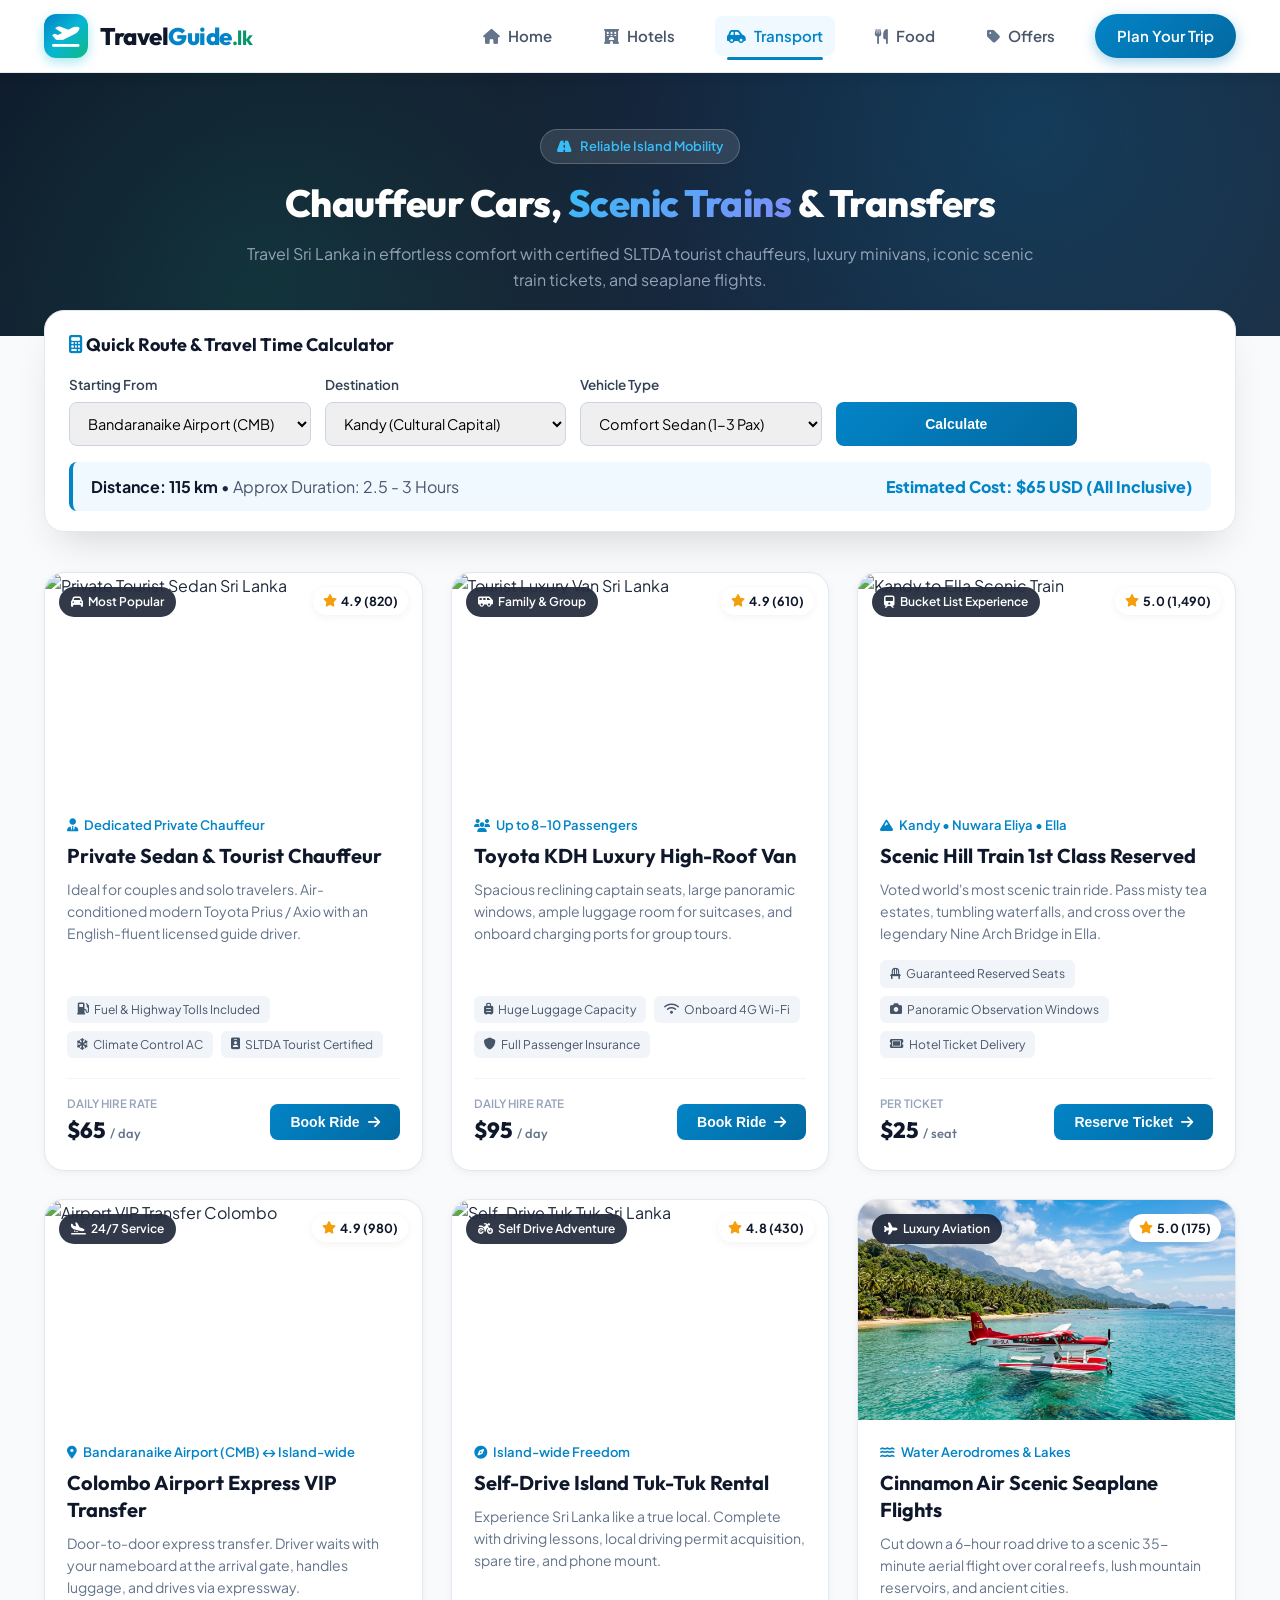
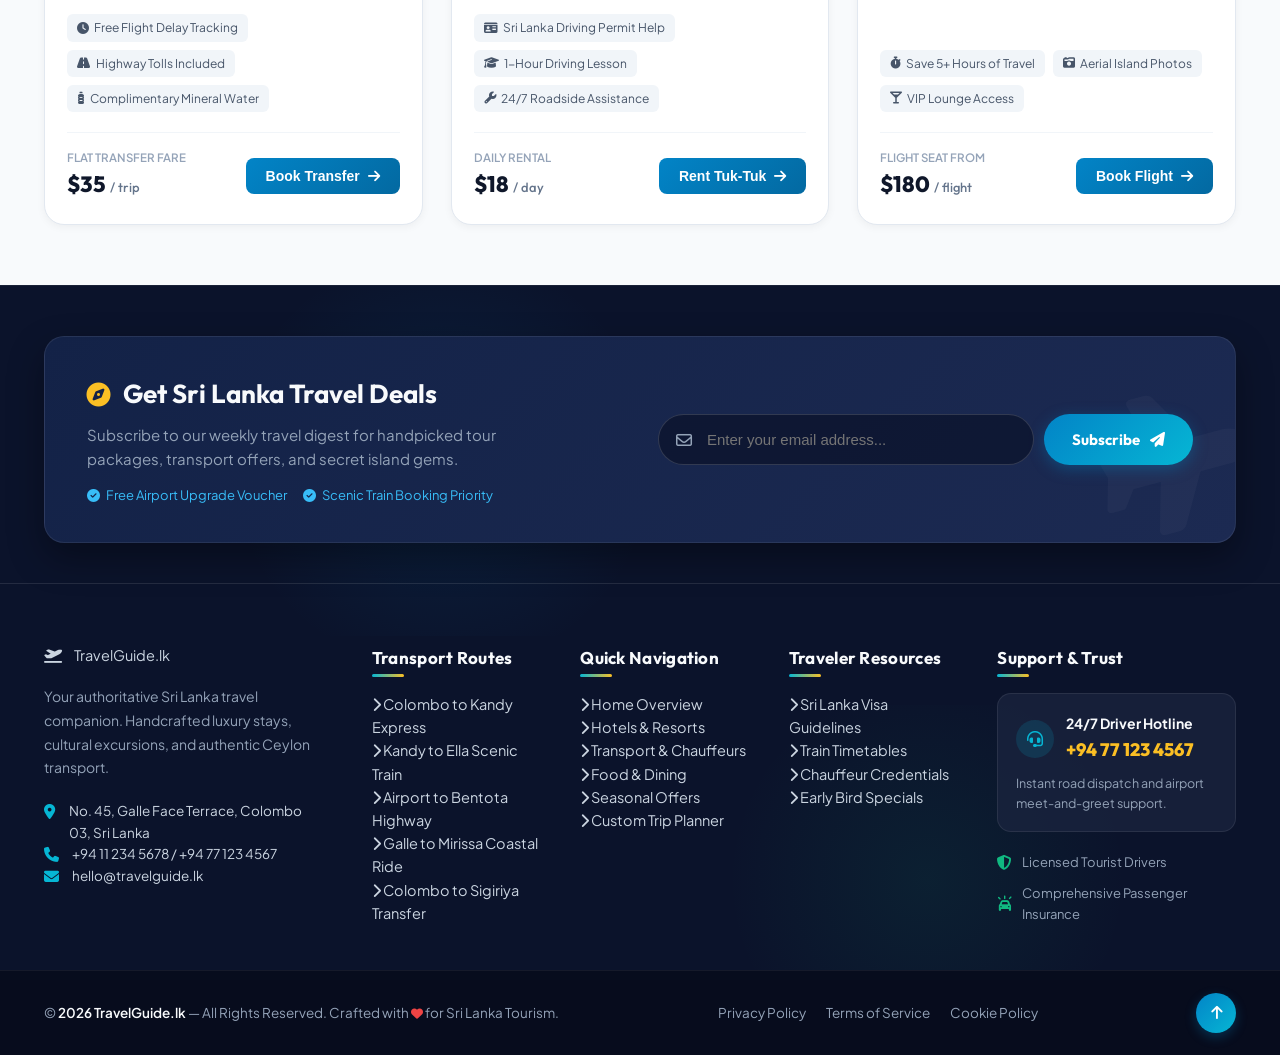
==== transport.html @ 3512c5da "Add files via upload" ====
<!DOCTYPE html>
<html lang="en">
<head>
  <meta charset="UTF-8" />
  <meta name="viewport" content="width=device-width, initial-scale=1.0" />
  <title>Transport & Chauffeur Services Sri Lanka - TravelGuide.lk</title>
  
  <!-- Google Fonts -->
  <link rel="preconnect" href="https://fonts.googleapis.com">
  <link rel="preconnect" href="https://fonts.gstatic.com" crossorigin>
  <link href="https://fonts.googleapis.com/css2?family=Outfit:wght@300;400;500;600;700;800&family=Plus+Jakarta+Sans:wght@400;500;600;700&display=swap" rel="stylesheet">
  
  <!-- Font Awesome Icons -->
  <link rel="stylesheet" href="https://cdnjs.cloudflare.com/ajax/libs/font-awesome/6.5.1/css/all.min.css" />
  <link rel="stylesheet" href="main.css" />
  <link rel="stylesheet" href="footer.css" />
</head>
<body>

  <!-- Website Header -->
  <header class="top-nav">
    <div class="container nav-container">
      <a href="index.html" class="logo-container">
        <div class="logo-badge">
          <i class="fa-solid fa-plane-departure"></i>
        </div>
        <div class="logo-text">
          Travel<span>Guide</span><span class="tld">.lk</span>
        </div>
      </a>
      
      <button class="mobile-nav-toggle" onclick="toggleMobileNav()" aria-label="Toggle navigation">
        <i class="fa-solid fa-bars"></i>
      </button>

      <nav class="nav-links" id="nav-links">
        <a href="index.html"><i class="fa-solid fa-house"></i> Home</a>
        <a href="hotels.html"><i class="fa-solid fa-hotel"></i> Hotels</a>
        <a href="transport.html" class="active"><i class="fa-solid fa-car-side"></i> Transport</a>
        <a href="food.html"><i class="fa-solid fa-utensils"></i> Food</a>
        <a href="offers.html"><i class="fa-solid fa-tag"></i> Offers</a>
        <a href="plan-trip.html" class="nav-cta">Plan Your Trip</a>
      </nav>
    </div>
  </header>

  <!-- Page Hero -->
  <section class="page-hero">
    <div class="container">
      <div class="page-hero-content">
        <div class="page-hero-badge">
          <i class="fa-solid fa-road"></i> Reliable Island Mobility
        </div>
        <h1>Chauffeur Cars, <span>Scenic Trains</span> & Transfers</h1>
        <p>Travel Sri Lanka in effortless comfort with certified SLTDA tourist chauffeurs, luxury minivans, iconic scenic train tickets, and seaplane flights.</p>
      </div>
    </div>
  </section>

  <!-- Main Content Container -->
  <main class="container">
    
    <!-- Route Distance & Price Estimator Widget -->
    <div class="filter-search-section">
      <div class="filter-card" style="display: block;">
        <h3 style="font-family: 'Outfit', sans-serif; font-size: 18px; margin-bottom: 14px; color: #0f172a;">
          <i class="fa-solid fa-calculator" style="color: #0284c7;"></i> Quick Route & Travel Time Calculator
        </h3>
        <div style="display: grid; grid-template-columns: repeat(auto-fit, minmax(200px, 1fr)) 120px; gap: 14px; align-items: end;">
          <div>
            <label class="form-label">Starting From</label>
            <select class="form-control" id="calc-origin" onchange="calculateRoute()">
              <option value="cmb">Bandaranaike Airport (CMB)</option>
              <option value="colombo">Colombo City</option>
              <option value="kandy">Kandy Hill Capital</option>
              <option value="galle">Galle Fort</option>
              <option value="bentota">Bentota Beach</option>
            </select>
          </div>
          <div>
            <label class="form-label">Destination</label>
            <select class="form-control" id="calc-destination" onchange="calculateRoute()">
              <option value="kandy">Kandy (Cultural Capital)</option>
              <option value="ella">Ella (Tea Valleys)</option>
              <option value="sigiriya">Sigiriya Rock</option>
              <option value="galle">Galle Fort</option>
              <option value="yala">Yala Safari Park</option>
            </select>
          </div>
          <div>
            <label class="form-label">Vehicle Type</label>
            <select class="form-control" id="calc-vehicle" onchange="calculateRoute()">
              <option value="sedan">Comfort Sedan (1-3 Pax)</option>
              <option value="van">Luxury Van (4-8 Pax)</option>
              <option value="train">Scenic 1st Class Train</option>
            </select>
          </div>
          <button class="btn-primary" onclick="calculateRoute()" style="height: 44px; justify-content: center;">
            Calculate
          </button>
        </div>

        <div id="calc-result" style="margin-top: 16px; padding: 12px 18px; background: #f0f9ff; border-radius: 8px; border-left: 4px solid #0284c7; display: flex; justify-content: space-between; align-items: center; flex-wrap: wrap; gap: 10px;">
          <div>
            <span style="font-weight: 700; color: #0f172a;" id="res-distance">Distance: 115 km</span> &bull; 
            <span style="color: #475569;" id="res-time">Approx Duration: 2.5 - 3 Hours</span>
          </div>
          <div style="font-size: 16px; font-weight: 800; color: #0284c7;" id="res-fare">
            Estimated Cost: $65 USD (All Inclusive)
          </div>
        </div>
      </div>
    </div>

    <!-- Transport Options Grid -->
    <div class="card-grid">
      
      <!-- Card 1 -->
      <div class="item-card">
        <div class="card-img-wrap">
          <img src="https://images.unsplash.com/photo-1549399542-7e3f8b79c341?auto=format&fit=crop&w=800&q=80" alt="Private Tourist Sedan Sri Lanka" />
          <div class="card-badge"><i class="fa-solid fa-car"></i> Most Popular</div>
          <div class="card-rating"><i class="fa-solid fa-star"></i> 4.9 (820)</div>
        </div>
        <div class="card-body">
          <div class="card-location"><i class="fa-solid fa-user-tie"></i> Dedicated Private Chauffeur</div>
          <h3 class="card-title">Private Sedan & Tourist Chauffeur</h3>
          <p class="card-desc">Ideal for couples and solo travelers. Air-conditioned modern Toyota Prius / Axio with an English-fluent licensed guide driver.</p>
          <div class="card-amenities">
            <span class="amenity-tag"><i class="fa-solid fa-gas-pump"></i> Fuel & Highway Tolls Included</span>
            <span class="amenity-tag"><i class="fa-solid fa-snowflake"></i> Climate Control AC</span>
            <span class="amenity-tag"><i class="fa-solid fa-id-badge"></i> SLTDA Tourist Certified</span>
          </div>
          <div class="card-footer">
            <div class="card-price">
              <span class="price-label">Daily Hire Rate</span>
              <span class="price-val">$65 <span>/ day</span></span>
            </div>
            <button class="btn-primary" onclick="openTransportModal('Private Sedan Chauffeur', 65)">
              Book Ride <i class="fa-solid fa-arrow-right"></i>
            </button>
          </div>
        </div>
      </div>

      <!-- Card 2 -->
      <div class="item-card">
        <div class="card-img-wrap">
          <img src="https://images.unsplash.com/photo-1570125909232-eb263c188f7e?auto=format&fit=crop&w=800&q=80" alt="Tourist Luxury Van Sri Lanka" />
          <div class="card-badge"><i class="fa-solid fa-van-shuttle"></i> Family & Group</div>
          <div class="card-rating"><i class="fa-solid fa-star"></i> 4.9 (610)</div>
        </div>
        <div class="card-body">
          <div class="card-location"><i class="fa-solid fa-users"></i> Up to 8-10 Passengers</div>
          <h3 class="card-title">Toyota KDH Luxury High-Roof Van</h3>
          <p class="card-desc">Spacious reclining captain seats, large panoramic windows, ample luggage room for suitcases, and onboard charging ports for group tours.</p>
          <div class="card-amenities">
            <span class="amenity-tag"><i class="fa-solid fa-suitcase-rolling"></i> Huge Luggage Capacity</span>
            <span class="amenity-tag"><i class="fa-solid fa-wifi"></i> Onboard 4G Wi-Fi</span>
            <span class="amenity-tag"><i class="fa-solid fa-shield"></i> Full Passenger Insurance</span>
          </div>
          <div class="card-footer">
            <div class="card-price">
              <span class="price-label">Daily Hire Rate</span>
              <span class="price-val">$95 <span>/ day</span></span>
            </div>
            <button class="btn-primary" onclick="openTransportModal('Toyota KDH High-Roof Van', 95)">
              Book Ride <i class="fa-solid fa-arrow-right"></i>
            </button>
          </div>
        </div>
      </div>

      <!-- Card 3 -->
      <div class="item-card">
        <div class="card-img-wrap">
          <img src="https://images.unsplash.com/photo-1546708973-b339540b5162?auto=format&fit=crop&w=800&q=80" alt="Kandy to Ella Scenic Train" />
          <div class="card-badge"><i class="fa-solid fa-train"></i> Bucket List Experience</div>
          <div class="card-rating"><i class="fa-solid fa-star"></i> 5.0 (1,490)</div>
        </div>
        <div class="card-body">
          <div class="card-location"><i class="fa-solid fa-mountain"></i> Kandy &bull; Nuwara Eliya &bull; Ella</div>
          <h3 class="card-title">Scenic Hill Train 1st Class Reserved</h3>
          <p class="card-desc">Voted world's most scenic train ride. Pass misty tea estates, tumbling waterfalls, and cross over the legendary Nine Arch Bridge in Ella.</p>
          <div class="card-amenities">
            <span class="amenity-tag"><i class="fa-solid fa-chair"></i> Guaranteed Reserved Seats</span>
            <span class="amenity-tag"><i class="fa-solid fa-camera"></i> Panoramic Observation Windows</span>
            <span class="amenity-tag"><i class="fa-solid fa-ticket"></i> Hotel Ticket Delivery</span>
          </div>
          <div class="card-footer">
            <div class="card-price">
              <span class="price-label">Per Ticket</span>
              <span class="price-val">$25 <span>/ seat</span></span>
            </div>
            <button class="btn-primary" onclick="openTransportModal('Kandy to Ella 1st Class Train', 25)">
              Reserve Ticket <i class="fa-solid fa-arrow-right"></i>
            </button>
          </div>
        </div>
      </div>

      <!-- Card 4 -->
      <div class="item-card">
        <div class="card-img-wrap">
          <img src="https://images.unsplash.com/photo-1436491865332-7a61a109cc05?auto=format&fit=crop&w=800&q=80" alt="Airport VIP Transfer Colombo" />
          <div class="card-badge"><i class="fa-solid fa-plane-arrival"></i> 24/7 Service</div>
          <div class="card-rating"><i class="fa-solid fa-star"></i> 4.9 (980)</div>
        </div>
        <div class="card-body">
          <div class="card-location"><i class="fa-solid fa-location-dot"></i> Bandaranaike Airport (CMB) &harr; Island-wide</div>
          <h3 class="card-title">Colombo Airport Express VIP Transfer</h3>
          <p class="card-desc">Door-to-door express transfer. Driver waits with your nameboard at the arrival gate, handles luggage, and drives via expressway.</p>
          <div class="card-amenities">
            <span class="amenity-tag"><i class="fa-solid fa-clock"></i> Free Flight Delay Tracking</span>
            <span class="amenity-tag"><i class="fa-solid fa-road"></i> Highway Tolls Included</span>
            <span class="amenity-tag"><i class="fa-solid fa-bottle-water"></i> Complimentary Mineral Water</span>
          </div>
          <div class="card-footer">
            <div class="card-price">
              <span class="price-label">Flat Transfer Fare</span>
              <span class="price-val">$35 <span>/ trip</span></span>
            </div>
            <button class="btn-primary" onclick="openTransportModal('Airport Express VIP Transfer', 35)">
              Book Transfer <i class="fa-solid fa-arrow-right"></i>
            </button>
          </div>
        </div>
      </div>

      <!-- Card 5 -->
      <div class="item-card">
        <div class="card-img-wrap">
          <img src="https://images.unsplash.com/photo-1596422846543-75c6fc197f07?auto=format&fit=crop&w=800&q=80" alt="Self-Drive Tuk Tuk Sri Lanka" />
          <div class="card-badge"><i class="fa-solid fa-motorcycle"></i> Self Drive Adventure</div>
          <div class="card-rating"><i class="fa-solid fa-star"></i> 4.8 (430)</div>
        </div>
        <div class="card-body">
          <div class="card-location"><i class="fa-solid fa-compass"></i> Island-wide Freedom</div>
          <h3 class="card-title">Self-Drive Island Tuk-Tuk Rental</h3>
          <p class="card-desc">Experience Sri Lanka like a true local. Complete with driving lessons, local driving permit acquisition, spare tire, and phone mount.</p>
          <div class="card-amenities">
            <span class="amenity-tag"><i class="fa-solid fa-id-card"></i> Sri Lanka Driving Permit Help</span>
            <span class="amenity-tag"><i class="fa-solid fa-graduation-cap"></i> 1-Hour Driving Lesson</span>
            <span class="amenity-tag"><i class="fa-solid fa-wrench"></i> 24/7 Roadside Assistance</span>
          </div>
          <div class="card-footer">
            <div class="card-price">
              <span class="price-label">Daily Rental</span>
              <span class="price-val">$18 <span>/ day</span></span>
            </div>
            <button class="btn-primary" onclick="openTransportModal('Self-Drive Tuk Tuk Rental', 18)">
              Rent Tuk-Tuk <i class="fa-solid fa-arrow-right"></i>
            </button>
          </div>
        </div>
      </div>

      <!-- Card 6 -->
      <div class="item-card">
        <div class="card-img-wrap">
          <img src="images/seaplane.jpg" alt="Cinnamon Air Amphibious Scenic Seaplane Sri Lanka" />
          <div class="card-badge"><i class="fa-solid fa-plane"></i> Luxury Aviation</div>
          <div class="card-rating"><i class="fa-solid fa-star"></i> 5.0 (175)</div>
        </div>
        <div class="card-body">
          <div class="card-location"><i class="fa-solid fa-water"></i> Water Aerodromes & Lakes</div>
          <h3 class="card-title">Cinnamon Air Scenic Seaplane Flights</h3>
          <p class="card-desc">Cut down a 6-hour road drive to a scenic 35-minute aerial flight over coral reefs, lush mountain reservoirs, and ancient cities.</p>
          <div class="card-amenities">
            <span class="amenity-tag"><i class="fa-solid fa-stopwatch"></i> Save 5+ Hours of Travel</span>
            <span class="amenity-tag"><i class="fa-solid fa-camera-retro"></i> Aerial Island Photos</span>
            <span class="amenity-tag"><i class="fa-solid fa-martini-glass"></i> VIP Lounge Access</span>
          </div>
          <div class="card-footer">
            <div class="card-price">
              <span class="price-label">Flight Seat From</span>
              <span class="price-val">$180 <span>/ flight</span></span>
            </div>
            <button class="btn-primary" onclick="openTransportModal('Cinnamon Air Seaplane', 180)">
              Book Flight <i class="fa-solid fa-arrow-right"></i>
            </button>
          </div>
        </div>
      </div>

    </div>

  </main>

  <!-- Transport Booking Modal -->
  <div class="modal-overlay" id="booking-modal">
    <div class="modal-content">
      <button class="modal-close-btn" onclick="closeBookingModal()">&times;</button>
      <h3 class="modal-title" id="modal-vehicle-name">Book Your Transport</h3>
      <p style="color: #64748b; font-size: 14px; margin-bottom: 20px;">Instant confirmation with flexible pickup times and flight tracking.</p>
      
      <form onsubmit="handleTransportSubmit(event)">
        <div class="form-group">
          <label class="form-label">Full Name</label>
          <input type="text" class="form-control" placeholder="e.g. Sarah Jenkins" required />
        </div>
        
        <div class="form-group" style="display: grid; grid-template-columns: 1fr 1fr; gap: 12px;">
          <div>
            <label class="form-label">Pickup Location / Hotel</label>
            <input type="text" class="form-control" placeholder="e.g. CMB Airport or Galle" required />
          </div>
          <div>
            <label class="form-label">Destination</label>
            <input type="text" class="form-control" placeholder="e.g. Kandy or Ella" required />
          </div>
        </div>

        <div class="form-group" style="display: grid; grid-template-columns: 1fr 1fr; gap: 12px;">
          <div>
            <label class="form-label">Travel Date</label>
            <input type="date" class="form-control" required />
          </div>
          <div>
            <label class="form-label">Number of Passengers</label>
            <select class="form-control">
              <option>1-2 Passengers</option>
              <option selected>3-4 Passengers</option>
              <option>5-8 Passengers</option>
              <option>9+ Group</option>
            </select>
          </div>
        </div>

        <div class="form-group">
          <label class="form-label">WhatsApp or Email for Dispatch</label>
          <input type="text" class="form-control" placeholder="+1 ... or email@domain.com" required />
        </div>

        <button type="submit" class="btn-primary" style="width: 100%; justify-content: center; padding: 13px; font-size: 15px; margin-top: 8px;">
          Confirm Ride Reservation <i class="fa-solid fa-check"></i>
        </button>
      </form>
    </div>
  </div>

  <!-- Standard Footer Component -->
  <footer class="travel-footer" id="main-footer">
    <div class="footer-newsletter-wrap">
      <div class="travel-footer-container">
        <div class="newsletter-card">
          <div class="newsletter-content">
            <h3><i class="fa-solid fa-compass"></i> Get Sri Lanka Travel Deals</h3>
            <p>Subscribe to our weekly travel digest for handpicked tour packages, transport offers, and secret island gems.</p>
            <div class="newsletter-perks">
              <span><i class="fa-solid fa-check-circle"></i> Free Airport Upgrade Voucher</span>
              <span><i class="fa-solid fa-check-circle"></i> Scenic Train Booking Priority</span>
            </div>
          </div>
          
          <form class="newsletter-form" onsubmit="handleNewsletterSubmit(event)">
            <div class="newsletter-input-group">
              <i class="fa-regular fa-envelope"></i>
              <input type="email" class="newsletter-input" placeholder="Enter your email address..." required id="newsletter-email" />
            </div>
            <button type="submit" class="newsletter-btn">
              <span>Subscribe</span>
              <i class="fa-solid fa-paper-plane"></i>
            </button>
          </form>
        </div>
      </div>
    </div>

    <div class="footer-main">
      <div class="travel-footer-container">
        <div class="footer-grid">
          <div class="footer-col footer-brand">
            <a href="index.html" class="footer-logo">
              <div class="footer-logo-badge"><i class="fa-solid fa-plane-departure"></i></div>
              <div class="footer-logo-text">Travel<span>Guide</span><span class="tld">.lk</span></div>
            </a>
            <p class="brand-desc">Your authoritative Sri Lanka travel companion. Handcrafted luxury stays, cultural excursions, and authentic Ceylon transport.</p>
            <div class="contact-card">
              <div class="contact-item"><i class="fa-solid fa-location-dot"></i><span>No. 45, Galle Face Terrace, Colombo 03, Sri Lanka</span></div>
              <div class="contact-item"><i class="fa-solid fa-phone"></i><span>+94 11 234 5678 / +94 77 123 4567</span></div>
              <div class="contact-item"><i class="fa-solid fa-envelope"></i><span>hello@travelguide.lk</span></div>
            </div>
          </div>

          <div class="footer-col">
            <h4>Transport Routes</h4>
            <ul class="footer-links">
              <li><a href="transport.html"><i class="fa-solid fa-chevron-right"></i> Colombo to Kandy Express</a></li>
              <li><a href="transport.html"><i class="fa-solid fa-chevron-right"></i> Kandy to Ella Scenic Train</a></li>
              <li><a href="transport.html"><i class="fa-solid fa-chevron-right"></i> Airport to Bentota Highway</a></li>
              <li><a href="transport.html"><i class="fa-solid fa-chevron-right"></i> Galle to Mirissa Coastal Ride</a></li>
              <li><a href="transport.html"><i class="fa-solid fa-chevron-right"></i> Colombo to Sigiriya Transfer</a></li>
            </ul>
          </div>

          <div class="footer-col">
            <h4>Quick Navigation</h4>
            <ul class="footer-links">
              <li><a href="index.html"><i class="fa-solid fa-chevron-right"></i> Home Overview</a></li>
              <li><a href="hotels.html"><i class="fa-solid fa-chevron-right"></i> Hotels & Resorts</a></li>
              <li><a href="transport.html"><i class="fa-solid fa-chevron-right"></i> Transport & Chauffeurs</a></li>
              <li><a href="food.html"><i class="fa-solid fa-chevron-right"></i> Food & Dining</a></li>
              <li><a href="offers.html"><i class="fa-solid fa-chevron-right"></i> Seasonal Offers</a></li>
              <li><a href="plan-trip.html"><i class="fa-solid fa-chevron-right"></i> Custom Trip Planner</a></li>
            </ul>
          </div>

          <div class="footer-col">
            <h4>Traveler Resources</h4>
            <ul class="footer-links">
              <li><a href="plan-trip.html"><i class="fa-solid fa-chevron-right"></i> Sri Lanka Visa Guidelines</a></li>
              <li><a href="transport.html"><i class="fa-solid fa-chevron-right"></i> Train Timetables</a></li>
              <li><a href="transport.html"><i class="fa-solid fa-chevron-right"></i> Chauffeur Credentials</a></li>
              <li><a href="offers.html"><i class="fa-solid fa-chevron-right"></i> Early Bird Specials</a></li>
            </ul>
          </div>

          <div class="footer-col footer-col-support">
            <h4>Support & Trust</h4>
            <div class="support-card">
              <div class="support-card-header">
                <div class="support-icon-ring"><i class="fa-solid fa-headset"></i></div>
                <div>
                  <div class="support-title">24/7 Driver Hotline</div>
                  <span class="support-phone">+94 77 123 4567</span>
                </div>
              </div>
              <p style="font-size: 12.5px; color: var(--footer-text-muted); margin: 0;">Instant road dispatch and airport meet-and-greet support.</p>
            </div>
            <div class="trust-badges">
              <div class="trust-item"><i class="fa-solid fa-shield-halved"></i><span>Licensed Tourist Drivers</span></div>
              <div class="trust-item"><i class="fa-solid fa-car-on"></i><span>Comprehensive Passenger Insurance</span></div>
            </div>
          </div>
        </div>
      </div>
    </div>

    <div class="footer-bottom">
      <div class="travel-footer-container footer-bottom-container">
        <div class="copyright-text">
          &copy; <span id="current-year">2026</span> <span>TravelGuide.lk</span> — All Rights Reserved. Crafted with <i class="fa-solid fa-heart" style="color: #ef4444; font-size: 12px;"></i> for Sri Lanka Tourism.
        </div>
        <div class="legal-links">
          <a href="#">Privacy Policy</a>
          <a href="#">Terms of Service</a>
          <a href="#">Cookie Policy</a>
        </div>
        <div class="footer-selectors">
          <button class="scroll-top-btn" onclick="window.scrollTo({top:0, behavior:'smooth'})" title="Back to top">
            <i class="fa-solid fa-arrow-up"></i>
          </button>
        </div>
      </div>
    </div>
  </footer>

  <!-- Toast Notification -->
  <div class="toast-msg" id="toast">
    <i class="fa-solid fa-circle-check"></i>
    <span id="toast-text">Notification</span>
  </div>

  <script>
    function toggleMobileNav() {
      const links = document.getElementById('nav-links');
      links.classList.toggle('show');
    }

    function calculateRoute() {
      const origin = document.getElementById('calc-origin').value;
      const dest = document.getElementById('calc-destination').value;
      const vehicle = document.getElementById('calc-vehicle').value;

      let distance = 120;
      let time = "3.0 Hours";
      let cost = 70;

      if (origin === 'cmb' && dest === 'kandy') {
        distance = 115; time = "2.5 - 3 Hours"; cost = vehicle === 'van' ? 95 : 65;
      } else if (dest === 'ella') {
        distance = 210; time = "5.5 Hours"; cost = vehicle === 'van' ? 140 : 110;
      } else if (dest === 'galle') {
        distance = 145; time = "2 Hours (via Southern Expressway)"; cost = vehicle === 'van' ? 85 : 55;
      } else if (dest === 'sigiriya') {
        distance = 160; time = "3.5 Hours"; cost = vehicle === 'van' ? 100 : 75;
      } else if (dest === 'yala') {
        distance = 260; time = "4.5 Hours"; cost = vehicle === 'van' ? 150 : 120;
      }

      if (vehicle === 'train') {
        cost = 25;
        time = "6.5 Scenic Hours (VIP Observation)";
      }

      document.getElementById('res-distance').textContent = `Distance: Approx ${distance} km`;
      document.getElementById('res-time').textContent = `Duration: ${time}`;
      document.getElementById('res-fare').textContent = `Estimated: $${cost} USD (All Inclusive)`;
    }

    function openTransportModal(name, price) {
      document.getElementById('modal-vehicle-name').textContent = `Reserve: ${name}`;
      document.getElementById('booking-modal').classList.add('active');
    }

    function closeBookingModal() {
      document.getElementById('booking-modal').classList.remove('active');
    }

    function handleTransportSubmit(e) {
      e.preventDefault();
      closeBookingModal();
      showToast('🚗 Transport booking request confirmed! Driver assignment details sent to your contact.');
    }

    function handleNewsletterSubmit(e) {
      e.preventDefault();
      const email = document.getElementById('newsletter-email').value;
      if (email) {
        showToast(`✨ Subscribed ${email} for exclusive transport offers!`);
        document.getElementById('newsletter-email').value = '';
      }
    }

    function showToast(msg) {
      const toast = document.getElementById('toast');
      document.getElementById('toast-text').textContent = msg;
      toast.classList.add('show');
      setTimeout(() => toast.classList.remove('show'), 4000);
    }
  </script>
</body>
</html>
---- main.css ----
/* ==========================================================================
   TRAVELGUIDE.LK - SHARED CORE STYLES & DESIGN TOKENS
   ========================================================================== */

:root {
  --primary: #0284c7;
  --primary-dark: #0369a1;
  --primary-light: #38bdf8;
  --secondary: #f59e0b;
  --accent: #10b981;
  --accent-purple: #8b5cf6;
  --text-main: #1e293b;
  --text-muted: #64748b;
  --bg-page: #f8fafc;
  --card-bg: #ffffff;
  --border-subtle: #e2e8f0;
  
  --radius-sm: 8px;
  --radius-md: 14px;
  --radius-lg: 20px;
  --radius-xl: 28px;
  
  --shadow-sm: 0 2px 8px rgba(0, 0, 0, 0.05);
  --shadow-md: 0 10px 25px -5px rgba(0, 0, 0, 0.08);
  --shadow-lg: 0 20px 40px -15px rgba(0, 0, 0, 0.16);
  --transition: all 0.28s cubic-bezier(0.4, 0, 0.2, 1);
}

* {
  box-sizing: border-box;
  margin: 0;
  padding: 0;
}

body {
  font-family: 'Plus Jakarta Sans', -apple-system, BlinkMacSystemFont, 'Segoe UI', Roboto, sans-serif;
  background-color: var(--bg-page);
  color: var(--text-main);
  line-height: 1.6;
  overflow-x: hidden;
  display: flex;
  flex-direction: column;
  min-height: 100vh;
}

a {
  text-decoration: none;
  color: inherit;
  transition: var(--transition);
}

ul {
  list-style: none;
}

.container {
  max-width: 1240px;
  margin: 0 auto;
  padding: 0 24px;
  width: 100%;
}

/* ==========================================================================
   NAVIGATION BAR
   ========================================================================== */
.top-nav {
  background: #ffffff;
  box-shadow: 0 2px 14px rgba(0, 0, 0, 0.06);
  padding: 14px 0;
  position: sticky;
  top: 0;
  z-index: 1000;
  border-bottom: 1px solid rgba(226, 232, 240, 0.8);
}

.nav-container {
  display: flex;
  align-items: center;
  justify-content: space-between;
}

.logo-container {
  display: flex;
  align-items: center;
  gap: 12px;
  text-decoration: none;
}

.logo-badge {
  width: 44px;
  height: 44px;
  background: linear-gradient(135deg, #0284c7, #06b6d4, #10b981);
  border-radius: 12px;
  display: flex;
  align-items: center;
  justify-content: center;
  color: white;
  font-size: 22px;
  box-shadow: 0 4px 12px rgba(6, 182, 212, 0.35);
  transition: var(--transition);
}

.logo-container:hover .logo-badge {
  transform: rotate(-6deg) scale(1.05);
}

.logo-text {
  font-family: 'Outfit', sans-serif;
  font-size: 24px;
  font-weight: 800;
  color: #0f172a;
  letter-spacing: -0.5px;
}

.logo-text span {
  color: #0284c7;
}

.logo-text .tld {
  color: #059669;
  font-weight: 700;
  font-size: 20px;
}

.nav-links {
  display: flex;
  align-items: center;
  gap: 28px;
}

.nav-links a {
  font-weight: 600;
  color: #475569;
  font-size: 15px;
  display: flex;
  align-items: center;
  gap: 8px;
  padding: 8px 12px;
  border-radius: 8px;
  position: relative;
}

.nav-links a i {
  font-size: 15px;
  color: #64748b;
  transition: var(--transition);
}

.nav-links a:hover,
.nav-links a.active {
  color: #0284c7;
  background-color: #f0f9ff;
}

.nav-links a:hover i,
.nav-links a.active i {
  color: #0284c7;
}

.nav-links a.active::after {
  content: '';
  position: absolute;
  bottom: -4px;
  left: 12px;
  right: 12px;
  height: 3px;
  background: #0284c7;
  border-radius: 2px;
}

.nav-cta {
  background: linear-gradient(135deg, #0284c7, #0369a1) !important;
  color: white !important;
  padding: 10px 22px !important;
  border-radius: 50px !important;
  font-weight: 600 !important;
  box-shadow: 0 4px 14px rgba(2, 132, 199, 0.35) !important;
  transition: var(--transition) !important;
}

.nav-cta i {
  color: white !important;
}

.nav-cta:hover {
  transform: translateY(-2px);
  box-shadow: 0 6px 20px rgba(2, 132, 199, 0.45) !important;
}

/* Mobile Toggle */
.mobile-nav-toggle {
  display: none;
  background: none;
  border: none;
  font-size: 22px;
  color: #1e293b;
  cursor: pointer;
  padding: 6px;
}

/* ==========================================================================
   PAGE HERO / BANNER HEADER
   ========================================================================== */
.page-hero {
  background: linear-gradient(135deg, #0f172a 0%, #1e293b 100%);
  color: white;
  padding: 56px 0 44px;
  position: relative;
  overflow: hidden;
}

.page-hero::before {
  content: '';
  position: absolute;
  top: 0;
  right: 0;
  bottom: 0;
  left: 0;
  background-image: radial-gradient(circle at 80% 20%, rgba(2, 132, 199, 0.25) 0%, transparent 50%),
                    radial-gradient(circle at 20% 80%, rgba(16, 185, 129, 0.15) 0%, transparent 40%);
  pointer-events: none;
}

.page-hero-content {
  position: relative;
  z-index: 2;
  text-align: center;
  max-width: 800px;
  margin: 0 auto;
}

.page-hero-badge {
  display: inline-flex;
  align-items: center;
  gap: 8px;
  background: rgba(255, 255, 255, 0.12);
  backdrop-filter: blur(8px);
  border: 1px solid rgba(255, 255, 255, 0.2);
  color: #38bdf8;
  padding: 6px 16px;
  border-radius: 50px;
  font-size: 13px;
  font-weight: 600;
  margin-bottom: 16px;
}

.page-hero h1 {
  font-family: 'Outfit', sans-serif;
  font-size: 38px;
  font-weight: 800;
  line-height: 1.25;
  margin-bottom: 14px;
  letter-spacing: -0.5px;
}

.page-hero h1 span {
  background: linear-gradient(135deg, #38bdf8, #818cf8);
  -webkit-background-clip: text;
  -webkit-text-fill-color: transparent;
}

.page-hero p {
  font-size: 16px;
  color: #94a3b8;
  line-height: 1.6;
}

/* ==========================================================================
   FILTER & SEARCH BAR
   ========================================================================== */
.filter-search-section {
  margin: -26px auto 40px;
  position: relative;
  z-index: 10;
}

.filter-card {
  background: white;
  border-radius: var(--radius-lg);
  padding: 20px 24px;
  box-shadow: var(--shadow-lg);
  display: flex;
  flex-wrap: wrap;
  align-items: center;
  justify-content: space-between;
  gap: 16px;
  border: 1px solid var(--border-subtle);
}

.search-input-box {
  flex: 1;
  min-width: 240px;
  display: flex;
  align-items: center;
  gap: 12px;
  background: #f8fafc;
  padding: 10px 16px;
  border-radius: var(--radius-sm);
  border: 1px solid #e2e8f0;
}

.search-input-box i {
  color: #94a3b8;
}

.search-input-box input {
  border: none;
  background: transparent;
  outline: none;
  font-size: 14.5px;
  width: 100%;
  color: var(--text-main);
  font-family: inherit;
}

.filter-pills {
  display: flex;
  align-items: center;
  gap: 8px;
  flex-wrap: wrap;
}

.filter-pill {
  border: 1px solid #e2e8f0;
  background: #ffffff;
  padding: 8px 16px;
  border-radius: 30px;
  font-size: 13.5px;
  font-weight: 600;
  color: #475569;
  cursor: pointer;
  transition: var(--transition);
}

.filter-pill:hover,
.filter-pill.active {
  background: #0284c7;
  color: white;
  border-color: #0284c7;
}

/* ==========================================================================
   CARDS & GRIDS
   ========================================================================== */
.card-grid {
  display: grid;
  grid-template-columns: repeat(auto-fill, minmax(340px, 1fr));
  gap: 28px;
  margin-bottom: 60px;
}

.item-card {
  background: white;
  border-radius: var(--radius-lg);
  overflow: hidden;
  box-shadow: var(--shadow-sm);
  border: 1px solid var(--border-subtle);
  transition: var(--transition);
  display: flex;
  flex-direction: column;
}

.item-card:hover {
  transform: translateY(-6px);
  box-shadow: var(--shadow-lg);
  border-color: #cbd5e1;
}

.card-img-wrap {
  position: relative;
  height: 220px;
  overflow: hidden;
}

.card-img-wrap img {
  width: 100%;
  height: 100%;
  object-fit: cover;
  transition: transform 0.6s ease;
}

.item-card:hover .card-img-wrap img {
  transform: scale(1.06);
}

.card-badge {
  position: absolute;
  top: 14px;
  left: 14px;
  background: rgba(15, 23, 42, 0.85);
  backdrop-filter: blur(6px);
  color: white;
  padding: 5px 12px;
  border-radius: 30px;
  font-size: 12px;
  font-weight: 600;
  display: flex;
  align-items: center;
  gap: 5px;
}

.card-rating {
  position: absolute;
  top: 14px;
  right: 14px;
  background: white;
  color: #0f172a;
  padding: 4px 10px;
  border-radius: 30px;
  font-size: 12.5px;
  font-weight: 700;
  box-shadow: var(--shadow-sm);
  display: flex;
  align-items: center;
  gap: 4px;
}

.card-rating i {
  color: #f59e0b;
}

.card-body {
  padding: 22px;
  flex: 1;
  display: flex;
  flex-direction: column;
}

.card-location {
  font-size: 13px;
  color: #0284c7;
  font-weight: 600;
  margin-bottom: 6px;
  display: flex;
  align-items: center;
  gap: 6px;
}

.card-title {
  font-family: 'Outfit', sans-serif;
  font-size: 20px;
  font-weight: 700;
  color: #0f172a;
  margin-bottom: 10px;
  line-height: 1.35;
}

.card-desc {
  font-size: 14px;
  color: #64748b;
  margin-bottom: 16px;
  line-height: 1.55;
  flex: 1;
}

.card-amenities {
  display: flex;
  flex-wrap: wrap;
  gap: 8px;
  margin-bottom: 20px;
}

.amenity-tag {
  background: #f1f5f9;
  color: #475569;
  font-size: 12px;
  padding: 4px 10px;
  border-radius: 6px;
  display: inline-flex;
  align-items: center;
  gap: 5px;
}

.card-footer {
  display: flex;
  align-items: center;
  justify-content: space-between;
  padding-top: 16px;
  border-top: 1px solid #f1f5f9;
}

.card-price {
  display: flex;
  flex-direction: column;
}

.price-label {
  font-size: 11.5px;
  color: #94a3b8;
  text-transform: uppercase;
  font-weight: 600;
}

.price-val {
  font-family: 'Outfit', sans-serif;
  font-size: 22px;
  font-weight: 800;
  color: #0f172a;
}

.price-val span {
  font-size: 13px;
  font-weight: 500;
  color: #64748b;
}

.btn-primary {
  background: linear-gradient(135deg, #0284c7, #0369a1);
  color: white;
  border: none;
  padding: 10px 20px;
  border-radius: var(--radius-sm);
  font-weight: 600;
  font-size: 14px;
  cursor: pointer;
  transition: var(--transition);
  display: inline-flex;
  align-items: center;
  gap: 8px;
}

.btn-primary:hover {
  background: linear-gradient(135deg, #0369a1, #075985);
  transform: translateY(-2px);
  box-shadow: 0 4px 14px rgba(2, 132, 199, 0.35);
}

.btn-outline {
  background: transparent;
  color: #0284c7;
  border: 1.5px solid #0284c7;
  padding: 9px 18px;
  border-radius: var(--radius-sm);
  font-weight: 600;
  font-size: 14px;
  cursor: pointer;
  transition: var(--transition);
}

.btn-outline:hover {
  background: #0284c7;
  color: white;
}

/* ==========================================================================
   MODAL & INTERACTIVE WIDGETS
   ========================================================================== */
.modal-overlay {
  position: fixed;
  top: 0;
  left: 0;
  right: 0;
  bottom: 0;
  background: rgba(15, 23, 42, 0.7);
  backdrop-filter: blur(4px);
  display: flex;
  align-items: center;
  justify-content: center;
  z-index: 2000;
  opacity: 0;
  visibility: hidden;
  transition: var(--transition);
  padding: 20px;
}

.modal-overlay.active {
  opacity: 1;
  visibility: visible;
}

.modal-content {
  background: white;
  width: 100%;
  max-width: 540px;
  border-radius: var(--radius-lg);
  padding: 32px;
  box-shadow: var(--shadow-lg);
  position: relative;
  transform: scale(0.95);
  transition: var(--transition);
}

.modal-overlay.active .modal-content {
  transform: scale(1);
}

.modal-close-btn {
  position: absolute;
  top: 20px;
  right: 20px;
  background: #f1f5f9;
  border: none;
  width: 34px;
  height: 34px;
  border-radius: 50%;
  font-size: 16px;
  cursor: pointer;
  display: flex;
  align-items: center;
  justify-content: center;
  color: #64748b;
  transition: var(--transition);
}

.modal-close-btn:hover {
  background: #fee2e2;
  color: #ef4444;
}

.modal-title {
  font-family: 'Outfit', sans-serif;
  font-size: 24px;
  font-weight: 800;
  margin-bottom: 8px;
  color: #0f172a;
}

.form-group {
  margin-bottom: 16px;
}

.form-label {
  display: block;
  font-size: 13.5px;
  font-weight: 600;
  color: #334155;
  margin-bottom: 6px;
}

.form-control {
  width: 100%;
  padding: 11px 14px;
  border-radius: var(--radius-sm);
  border: 1px solid #cbd5e1;
  font-size: 14.5px;
  font-family: inherit;
  outline: none;
  transition: var(--transition);
}

.form-control:focus {
  border-color: #0284c7;
  box-shadow: 0 0 0 3px rgba(2, 132, 199, 0.15);
}

/* ==========================================================================
   FEEDBACK TOAST
   ========================================================================== */
.toast-msg {
  position: fixed;
  bottom: 30px;
  right: 30px;
  background: #0f172a;
  color: white;
  padding: 14px 22px;
  border-radius: var(--radius-md);
  box-shadow: var(--shadow-lg);
  display: flex;
  align-items: center;
  gap: 12px;
  z-index: 3000;
  transform: translateY(100px);
  opacity: 0;
  transition: all 0.35s cubic-bezier(0.175, 0.885, 0.32, 1.275);
  font-size: 14px;
  border-left: 4px solid #10b981;
}

.toast-msg.show {
  transform: translateY(0);
  opacity: 1;
}

/* ==========================================================================
   RESPONSIVE DESIGN
   ========================================================================== */
@media (max-width: 992px) {
  .mobile-nav-toggle {
    display: block;
  }

  .nav-links {
    display: none;
    flex-direction: column;
    position: absolute;
    top: 100%;
    left: 0;
    right: 0;
    background: white;
    padding: 20px;
    box-shadow: 0 10px 25px rgba(0,0,0,0.1);
    border-bottom: 1px solid #e2e8f0;
    gap: 12px;
  }

  .nav-links.show {
    display: flex;
  }

  .card-grid {
    grid-template-columns: 1fr;
  }
}
---- footer.css ----
/* ==========================================================================
   TRAVELGUIDE.LK - MODERN TOURISM WEBSITE FOOTER STYLES
   ========================================================================== */
:root {
  --footer-bg: #0b132b;
  --footer-bg-sub: #070c1d;
  --footer-card-bg: #1c2541;
  --footer-card-border: rgba(255, 255, 255, 0.08);
  --footer-text: #cbd5e1;
  --footer-text-light: #f8fafc;
  --footer-text-muted: #94a3b8;
  --footer-accent: #06b6d4;
  --footer-accent-gold: #fbbf24;
  --footer-border: rgba(255, 255, 255, 0.1);
  --footer-radius-sm: 8px;
  --footer-radius-md: 14px;
  --footer-radius-lg: 20px;
  --footer-transition: all 0.28s cubic-bezier(0.4, 0, 0.2, 1);
}

.travel-footer {
  background-color: var(--footer-bg);
  color: var(--footer-text);
  font-family: 'Plus Jakarta Sans', -apple-system, BlinkMacSystemFont, 'Segoe UI', Roboto, sans-serif;
  font-size: 14.5px;
  line-height: 1.6;
  position: relative;
  overflow: hidden;
  border-top: 1px solid rgba(255, 255, 255, 0.06);
}

.travel-footer * {
  box-sizing: border-box;
}

.travel-footer a {
  text-decoration: none;
  color: inherit;
  transition: var(--footer-transition);
}

.travel-footer ul {
  list-style: none;
  padding: 0;
  margin: 0;
}

.travel-footer-container {
  max-width: 1240px;
  margin: 0 auto;
  padding: 0 24px;
}

/* Ambient glow accents */
.travel-footer::before {
  content: '';
  position: absolute;
  top: 0;
  left: 15%;
  width: 500px;
  height: 350px;
  background: radial-gradient(circle, rgba(2, 132, 199, 0.12) 0%, rgba(0,0,0,0) 70%);
  pointer-events: none;
}

.travel-footer::after {
  content: '';
  position: absolute;
  bottom: 0;
  right: 10%;
  width: 450px;
  height: 350px;
  background: radial-gradient(circle, rgba(16, 185, 129, 0.08) 0%, rgba(0,0,0,0) 70%);
  pointer-events: none;
}

/* 1. Newsletter Wrap */
.footer-newsletter-wrap {
  padding: 50px 0 40px;
  border-bottom: 1px solid var(--footer-border);
  position: relative;
  z-index: 2;
}

.newsletter-card {
  background: linear-gradient(135deg, #132247 0%, #1c2a52 100%);
  border: 1px solid var(--footer-card-border);
  border-radius: var(--footer-radius-lg);
  padding: 36px 42px;
  box-shadow: 0 15px 35px rgba(0, 0, 0, 0.35);
  display: grid;
  grid-template-columns: 1fr 1fr;
  align-items: center;
  gap: 36px;
  position: relative;
  overflow: hidden;
}

.newsletter-card::before {
  content: '\f072';
  font-family: 'Font Awesome 6 Free';
  font-weight: 900;
  position: absolute;
  right: -20px;
  bottom: -30px;
  font-size: 140px;
  color: rgba(255, 255, 255, 0.03);
  transform: rotate(-15deg);
  pointer-events: none;
}

.newsletter-content h3 {
  font-family: 'Outfit', sans-serif;
  font-size: 26px;
  font-weight: 700;
  color: var(--footer-text-light);
  margin: 0 0 8px 0;
  display: flex;
  align-items: center;
  gap: 12px;
}

.newsletter-content h3 i {
  color: var(--footer-accent-gold);
  font-size: 24px;
}

.newsletter-content p {
  color: var(--footer-text-muted);
  font-size: 15px;
  margin: 0;
  max-width: 480px;
}

.newsletter-perks {
  display: flex;
  flex-wrap: wrap;
  gap: 16px;
  margin-top: 14px;
  font-size: 13px;
  color: #38bdf8;
}

.newsletter-perks span {
  display: flex;
  align-items: center;
  gap: 6px;
}

.newsletter-form {
  display: flex;
  gap: 10px;
  position: relative;
}

.newsletter-input-group {
  flex: 1;
  position: relative;
}

.newsletter-input-group i {
  position: absolute;
  left: 18px;
  top: 50%;
  transform: translateY(-50%);
  color: var(--footer-text-muted);
  font-size: 16px;
}

.newsletter-input {
  width: 100%;
  padding: 16px 20px 16px 48px;
  background: rgba(11, 19, 43, 0.75);
  border: 1.5px solid rgba(255, 255, 255, 0.15);
  border-radius: 50px;
  color: white;
  font-size: 15px;
  outline: none;
  transition: var(--footer-transition);
}

.newsletter-input:focus {
  border-color: var(--footer-accent);
  background: rgba(11, 19, 43, 0.95);
  box-shadow: 0 0 0 4px rgba(6, 182, 212, 0.2);
}

.newsletter-btn {
  background: linear-gradient(135deg, #0284c7, #06b6d4);
  color: white;
  border: none;
  padding: 0 28px;
  border-radius: 50px;
  font-weight: 700;
  font-size: 15px;
  font-family: 'Outfit', sans-serif;
  cursor: pointer;
  display: flex;
  align-items: center;
  gap: 10px;
  transition: var(--footer-transition);
  white-space: nowrap;
  box-shadow: 0 4px 15px rgba(2, 132, 199, 0.35);
}

.newsletter-btn:hover {
  background: linear-gradient(135deg, #0369a1, #0891b2);
  transform: translateY(-2px);
  box-shadow: 0 6px 20px rgba(6, 182, 212, 0.45);
}

/* 2. Main Columns */
.footer-main {
  padding: 60px 0 45px;
  position: relative;
  z-index: 2;
}

.footer-grid {
  display: grid;
  grid-template-columns: 2.2fr 1.3fr 1.3fr 1.3fr 1.8fr;
  gap: 36px;
}

.footer-col h4 {
  font-family: 'Outfit', sans-serif;
  font-size: 17px;
  font-weight: 700;
  color: var(--footer-text-light);
  margin: 0 0 22px 0;
  position: relative;
  display: inline-block;
  letter-spacing: 0.3px;
}

.footer-col h4::after {
  content: '';
  position: absolute;
  left: 0;
  bottom: -6px;
  width: 32px;
  height: 3px;
  background: linear-gradient(90deg, var(--footer-accent), var(--footer-accent-gold));
  border-radius: 3px;
}

.footer-brand {
  padding-right: 15px;
}

.footer-logo {
  display: inline-flex;
  align-items: center;
  gap: 12px;
  margin-bottom: 18px;
}

.footer-logo-icon {
  width: 42px;
  height: 42px;
  background: linear-gradient(135deg, #0284c7, #06b6d4, #10b981);
  border-radius: 12px;
  display: flex;
  align-items: center;
  justify-content: center;
  color: white;
  font-size: 20px;
}

.footer-logo-title {
  font-family: 'Outfit', sans-serif;
  font-size: 24px;
  font-weight: 800;
  color: #ffffff;
  letter-spacing: -0.5px;
}

.footer-logo-title span {
  color: #38bdf8;
}

.footer-logo-title .lk-badge {
  color: #34d399;
  font-size: 20px;
}

.brand-desc {
  color: var(--footer-text-muted);
  line-height: 1.7;
  margin-bottom: 20px;
  font-size: 14px;
}

.contact-info-list {
  display: flex;
  flex-direction: column;
  gap: 12px;
  margin-bottom: 24px;
}

.contact-item {
  display: flex;
  align-items: flex-start;
  gap: 12px;
  color: var(--footer-text);
  font-size: 13.5px;
}

.contact-item i {
  color: var(--footer-accent);
  margin-top: 4px;
  font-size: 15px;
  width: 16px;
}

.contact-item a:hover {
  color: var(--footer-accent);
}

.social-links {
  display: flex;
  gap: 10px;
  flex-wrap: wrap;
}

.social-btn {
  width: 38px;
  height: 38px;
  background: rgba(255, 255, 255, 0.07);
  border: 1px solid rgba(255, 255, 255, 0.1);
  border-radius: 10px;
  display: flex;
  align-items: center;
  justify-content: center;
  color: var(--footer-text);
  font-size: 15px;
  transition: var(--footer-transition);
}

.social-btn:hover {
  background: var(--footer-accent);
  color: #0b132b;
  transform: translateY(-3px);
  box-shadow: 0 6px 14px rgba(6, 182, 212, 0.35);
}

.social-btn.fb:hover { background: #1877f2; color: white; }
.social-btn.ig:hover { background: radial-gradient(circle at 30% 107%, #fdf497 0%, #fdf497 5%, #fd5949 45%, #d6249f 60%, #285AEB 90%); color: white; }
.social-btn.yt:hover { background: #ff0000; color: white; }
.social-btn.ta:hover { background: #00af87; color: white; }
.social-btn.wa:hover { background: #25d366; color: white; }

.footer-links-list {
  display: flex;
  flex-direction: column;
  gap: 11px;
}

.footer-links-list li a {
  color: var(--footer-text-muted);
  display: inline-flex;
  align-items: center;
  gap: 8px;
  font-size: 14px;
  transition: var(--footer-transition);
}

.footer-links-list li a i {
  font-size: 11px;
  color: rgba(255, 255, 255, 0.25);
  transition: var(--footer-transition);
}

.footer-links-list li a:hover {
  color: var(--footer-text-light);
  transform: translateX(5px);
}

.footer-links-list li a:hover i {
  color: var(--footer-accent);
}

.hot-badge, .new-badge {
  font-size: 10px;
  padding: 2px 6px;
  border-radius: 4px;
  font-weight: 700;
  text-transform: uppercase;
  margin-left: 6px;
}

.hot-badge {
  background: rgba(245, 158, 11, 0.2);
  color: var(--footer-accent-gold);
  border: 1px solid rgba(245, 158, 11, 0.4);
}

.new-badge {
  background: rgba(16, 185, 129, 0.2);
  color: #34d399;
  border: 1px solid rgba(16, 185, 129, 0.4);
}

/* Support & Trust Column */
.support-card {
  background: rgba(28, 37, 65, 0.7);
  border: 1px solid var(--footer-card-border);
  border-radius: var(--footer-radius-md);
  padding: 18px;
  margin-bottom: 20px;
}

.support-card-header {
  display: flex;
  align-items: center;
  gap: 12px;
  margin-bottom: 8px;
}

.support-icon-ring {
  width: 38px;
  height: 38px;
  background: rgba(6, 182, 212, 0.15);
  border-radius: 50%;
  display: flex;
  align-items: center;
  justify-content: center;
  color: var(--footer-accent);
  font-size: 16px;
}

.support-title {
  font-weight: 700;
  color: var(--footer-text-light);
  font-size: 14px;
}

.support-phone {
  font-family: 'Outfit', sans-serif;
  font-size: 18px;
  font-weight: 800;
  color: var(--footer-accent-gold);
  display: block;
  margin-top: 2px;
}

.trust-badges {
  display: flex;
  flex-direction: column;
  gap: 10px;
}

.trust-item {
  display: flex;
  align-items: center;
  gap: 10px;
  font-size: 13px;
  color: var(--footer-text-muted);
}

.trust-item i {
  color: #10b981;
  font-size: 15px;
}

.payment-box {
  margin-top: 20px;
}

.payment-title {
  font-size: 12px;
  color: var(--footer-text-muted);
  text-transform: uppercase;
  letter-spacing: 0.8px;
  margin-bottom: 8px;
  font-weight: 600;
}

.payment-icons {
  display: flex;
  align-items: center;
  gap: 8px;
  flex-wrap: wrap;
}

.payment-pill {
  background: rgba(255, 255, 255, 0.08);
  border: 1px solid rgba(255, 255, 255, 0.1);
  border-radius: 6px;
  padding: 4px 10px;
  font-size: 18px;
  color: #e2e8f0;
  display: inline-flex;
  align-items: center;
  justify-content: center;
}

/* 3. Sub-Footer Bottom Bar */
.footer-bottom {
  background-color: var(--footer-bg-sub);
  border-top: 1px solid rgba(255, 255, 255, 0.06);
  padding: 22px 0;
  font-size: 13.5px;
  position: relative;
  z-index: 2;
}

.footer-bottom-container {
  display: flex;
  align-items: center;
  justify-content: space-between;
  flex-wrap: wrap;
  gap: 18px;
}

.copyright-text {
  color: var(--footer-text-muted);
}

.copyright-text span {
  color: var(--footer-text-light);
  font-weight: 600;
}

.legal-links {
  display: flex;
  align-items: center;
  gap: 20px;
  flex-wrap: wrap;
}

.legal-links a {
  color: var(--footer-text-muted);
}

.legal-links a:hover {
  color: var(--footer-accent);
  text-decoration: underline;
}

.footer-selectors {
  display: flex;
  align-items: center;
  gap: 12px;
}

.selector-btn {
  background: rgba(255, 255, 255, 0.06);
  border: 1px solid rgba(255, 255, 255, 0.12);
  color: var(--footer-text);
  padding: 6px 12px;
  border-radius: 6px;
  font-size: 13px;
  cursor: pointer;
  display: inline-flex;
  align-items: center;
  gap: 6px;
  font-family: inherit;
  outline: none;
}

.selector-btn:hover {
  background: rgba(255, 255, 255, 0.12);
  color: white;
}

.scroll-top-btn {
  width: 40px;
  height: 40px;
  background: linear-gradient(135deg, #0284c7, #06b6d4);
  color: white;
  border: none;
  border-radius: 50%;
  display: flex;
  align-items: center;
  justify-content: center;
  cursor: pointer;
  font-size: 15px;
  box-shadow: 0 4px 12px rgba(2, 132, 199, 0.3);
  transition: var(--footer-transition);
}

.scroll-top-btn:hover {
  transform: translateY(-3px);
  box-shadow: 0 8px 18px rgba(6, 182, 212, 0.45);
}

/* Responsive */
@media (max-width: 1100px) {
  .footer-grid {
    grid-template-columns: 2fr 1.2fr 1.2fr 1.5fr;
  }
  .footer-col-support {
    grid-column: span 4;
    display: grid;
    grid-template-columns: 1fr 1fr;
    gap: 20px;
  }
}

@media (max-width: 900px) {
  .newsletter-card {
    grid-template-columns: 1fr;
    padding: 28px 24px;
    gap: 24px;
  }
  .footer-grid {
    grid-template-columns: 1fr 1fr;
    gap: 32px;
  }
  .footer-brand {
    grid-column: span 2;
  }
  .footer-col-support {
    grid-column: span 2;
    grid-template-columns: 1fr;
  }
}

@media (max-width: 640px) {
  .footer-grid {
    grid-template-columns: 1fr;
  }
  .footer-brand, .footer-col-support {
    grid-column: span 1;
  }
  .newsletter-form {
    flex-direction: column;
  }
  .newsletter-btn {
    padding: 14px;
    justify-content: center;
  }
  .footer-bottom-container {
    flex-direction: column;
    text-align: center;
    gap: 16px;
  }
  .legal-links, .footer-selectors {
    justify-content: center;
  }
}
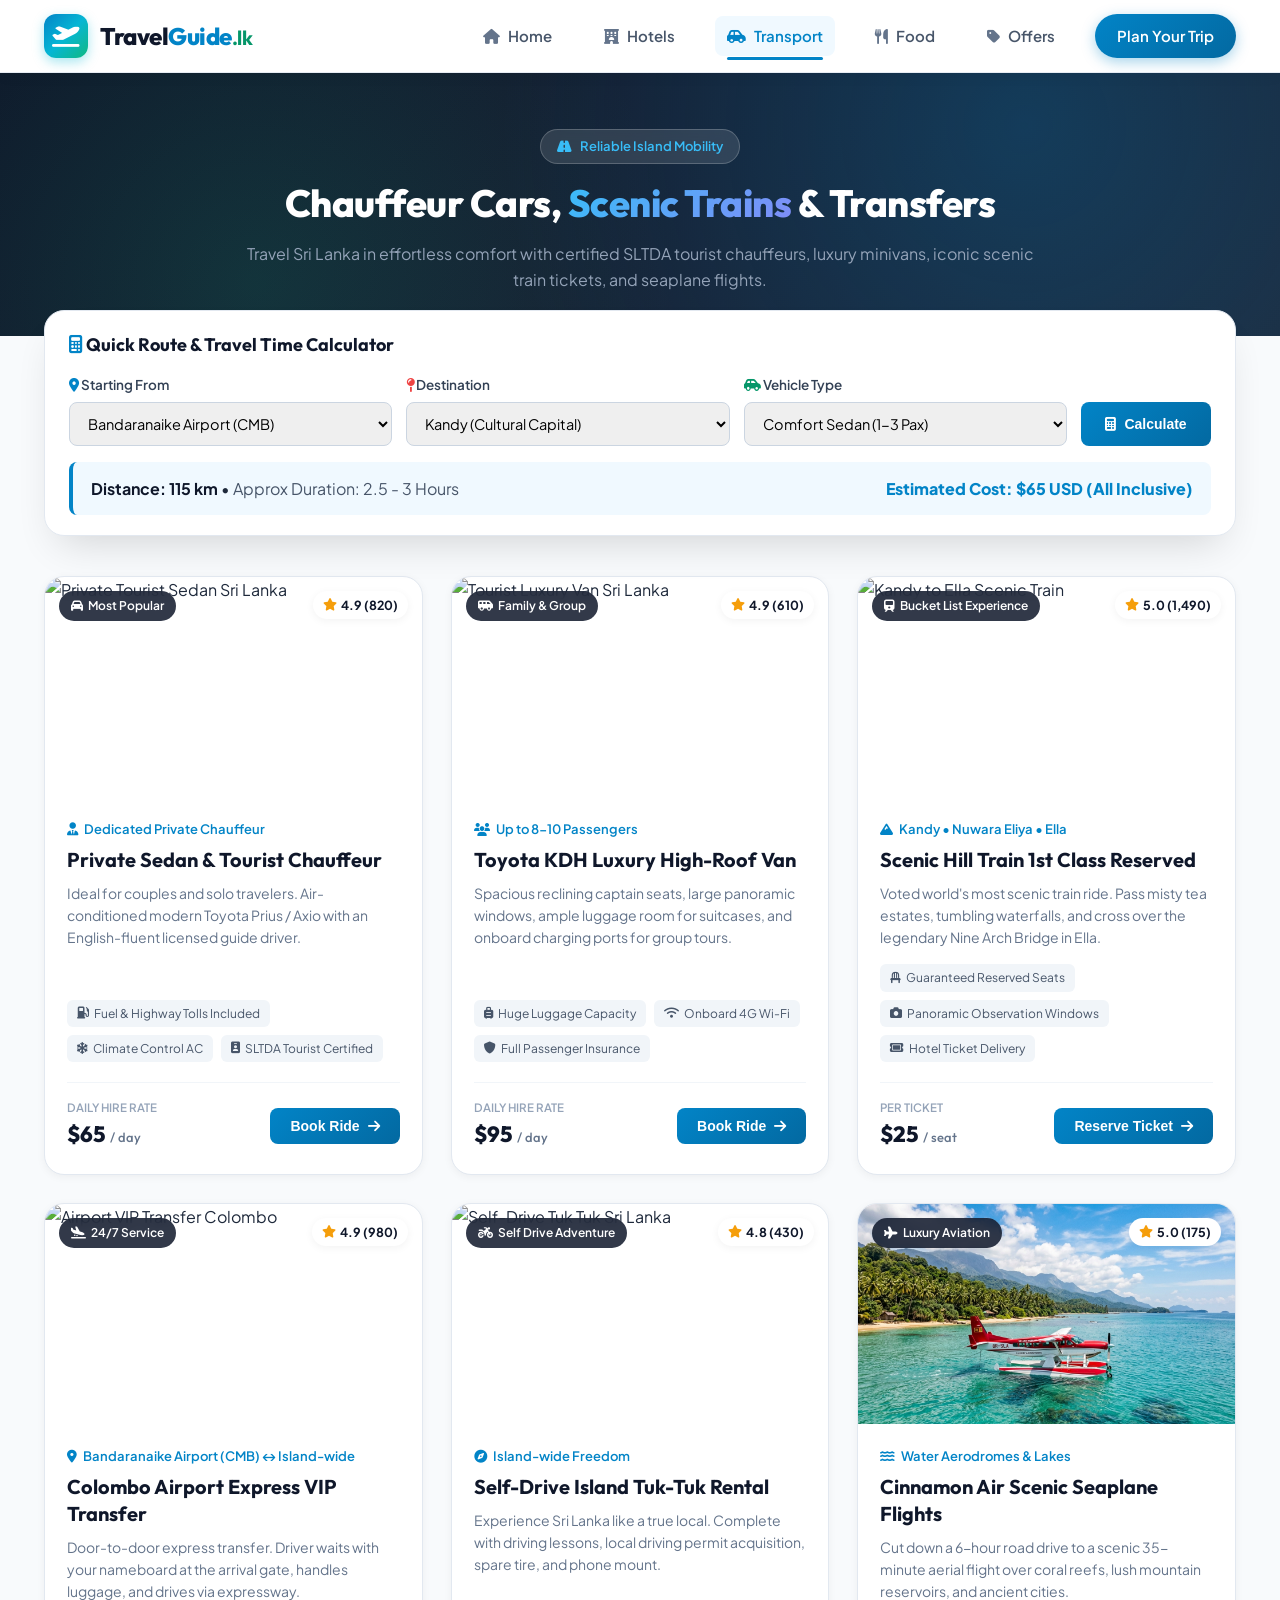
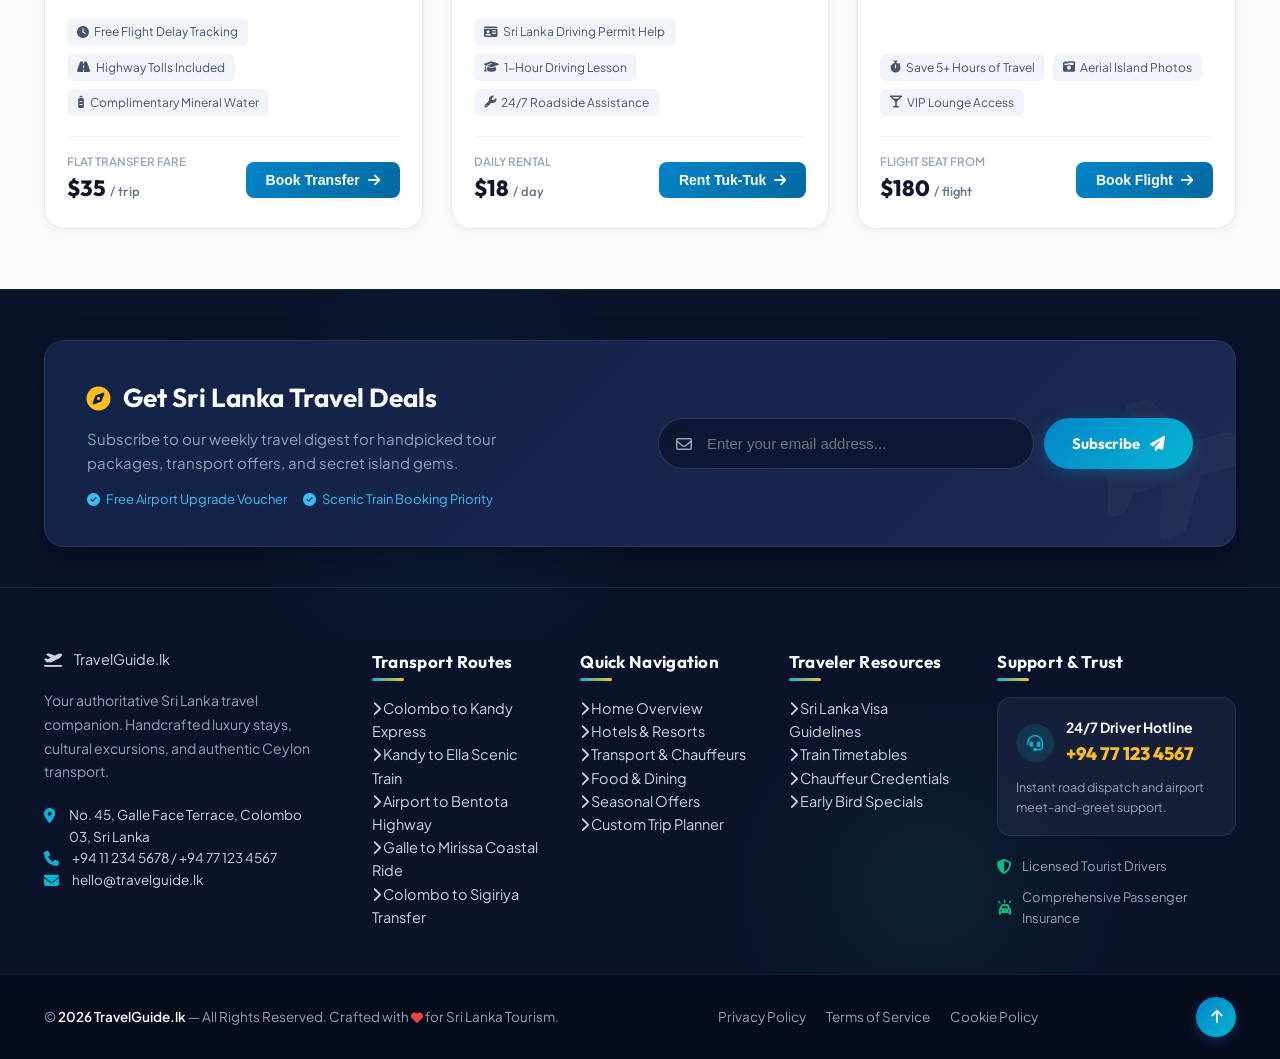
==== commit f2b3b80f: "Refactor route calculator layout and buttons" ====
--- a/transport.html
+++ b/transport.html
@@ -66,9 +66,9 @@
         <h3 style="font-family: 'Outfit', sans-serif; font-size: 18px; margin-bottom: 14px; color: #0f172a;">
           <i class="fa-solid fa-calculator" style="color: #0284c7;"></i> Quick Route & Travel Time Calculator
         </h3>
-        <div style="display: grid; grid-template-columns: repeat(auto-fit, minmax(200px, 1fr)) 120px; gap: 14px; align-items: end;">
-          <div>
-            <label class="form-label">Starting From</label>
+        <div class="calculator-grid">
+          <div class="calc-field">
+            <label class="form-label"><i class="fa-solid fa-location-dot" style="color: #0284c7;"></i> Starting From</label>
             <select class="form-control" id="calc-origin" onchange="calculateRoute()">
               <option value="cmb">Bandaranaike Airport (CMB)</option>
               <option value="colombo">Colombo City</option>
@@ -77,8 +77,8 @@
               <option value="bentota">Bentota Beach</option>
             </select>
           </div>
-          <div>
-            <label class="form-label">Destination</label>
+          <div class="calc-field">
+            <label class="form-label"><i class="fa-solid fa-map-pin" style="color: #ef4444;"></i> Destination</label>
             <select class="form-control" id="calc-destination" onchange="calculateRoute()">
               <option value="kandy">Kandy (Cultural Capital)</option>
               <option value="ella">Ella (Tea Valleys)</option>
@@ -87,20 +87,22 @@
               <option value="yala">Yala Safari Park</option>
             </select>
           </div>
-          <div>
-            <label class="form-label">Vehicle Type</label>
+          <div class="calc-field">
+            <label class="form-label"><i class="fa-solid fa-car-side" style="color: #059669;"></i> Vehicle Type</label>
             <select class="form-control" id="calc-vehicle" onchange="calculateRoute()">
               <option value="sedan">Comfort Sedan (1-3 Pax)</option>
               <option value="van">Luxury Van (4-8 Pax)</option>
               <option value="train">Scenic 1st Class Train</option>
             </select>
           </div>
-          <button class="btn-primary" onclick="calculateRoute()" style="height: 44px; justify-content: center;">
-            Calculate
-          </button>
-        </div>
-
-        <div id="calc-result" style="margin-top: 16px; padding: 12px 18px; background: #f0f9ff; border-radius: 8px; border-left: 4px solid #0284c7; display: flex; justify-content: space-between; align-items: center; flex-wrap: wrap; gap: 10px;">
+          <div class="calc-action">
+            <button class="btn-primary calc-submit-btn" onclick="calculateRoute()">
+              <i class="fa-solid fa-calculator"></i> Calculate
+            </button>
+          </div>
+        </div>
+
+        <div id="calc-result" class="calc-result-box">
           <div>
             <span style="font-weight: 700; color: #0f172a;" id="res-distance">Distance: 115 km</span> &bull; 
             <span style="color: #475569;" id="res-time">Approx Duration: 2.5 - 3 Hours</span>
--- a/main.css
+++ b/main.css
@@ -672,11 +672,70 @@
 }
 
 /* ==========================================================================
+   CALCULATOR & FORM COMPONENTS
+   ========================================================================== */
+.calculator-grid {
+  display: grid;
+  grid-template-columns: 1fr 1fr 1fr auto;
+  gap: 14px;
+  align-items: end;
+  width: 100%;
+}
+
+.calc-field {
+  min-width: 0;
+  width: 100%;
+}
+
+.calc-result-box {
+  margin-top: 16px;
+  padding: 14px 18px;
+  background: #f0f9ff;
+  border-radius: var(--radius-sm);
+  border-left: 4px solid #0284c7;
+  display: flex;
+  justify-content: space-between;
+  align-items: center;
+  flex-wrap: wrap;
+  gap: 12px;
+}
+
+.calc-field .form-control {
+  width: 100%;
+  text-overflow: ellipsis;
+}
+
+.calc-submit-btn {
+  height: 44px;
+  width: 100%;
+  min-width: 130px;
+  justify-content: center;
+  white-space: nowrap;
+}
+
+/* ==========================================================================
    RESPONSIVE DESIGN
    ========================================================================== */
+@media (max-width: 1024px) {
+  .calculator-grid {
+    grid-template-columns: 1fr 1fr;
+    gap: 14px;
+  }
+  .calc-action {
+    grid-column: span 2;
+  }
+}
+
 @media (max-width: 992px) {
   .mobile-nav-toggle {
-    display: block;
+    display: flex;
+    align-items: center;
+    justify-content: center;
+    background: #f1f5f9;
+    border: 1px solid #e2e8f0;
+    width: 42px;
+    height: 42px;
+    border-radius: 10px;
   }
 
   .nav-links {
@@ -687,10 +746,11 @@
     left: 0;
     right: 0;
     background: white;
-    padding: 20px;
-    box-shadow: 0 10px 25px rgba(0,0,0,0.1);
-    border-bottom: 1px solid #e2e8f0;
-    gap: 12px;
+    padding: 20px 24px 24px;
+    box-shadow: 0 16px 32px rgba(0,0,0,0.12);
+    border-bottom: 2px solid #0284c7;
+    gap: 10px;
+    z-index: 1000;
   }
 
   .nav-links.show {
@@ -698,6 +758,72 @@
   }
 
   .card-grid {
+    grid-template-columns: repeat(auto-fill, minmax(280px, 1fr));
+  }
+}
+
+@media (max-width: 640px) {
+  .container {
+    padding: 0 16px;
+  }
+
+  .page-hero {
+    padding: 38px 0 32px;
+  }
+
+  .page-hero h1 {
+    font-size: 26px;
+  }
+
+  .page-hero p {
+    font-size: 14px;
+  }
+
+  .filter-search-section {
+    margin: -18px auto 28px;
+  }
+
+  .filter-card {
+    padding: 16px 14px;
+    border-radius: var(--radius-md);
+  }
+
+  .calculator-grid {
     grid-template-columns: 1fr;
-  }
-}
+    gap: 12px;
+  }
+
+  .calc-action {
+    grid-column: span 1;
+  }
+
+  .calc-submit-btn {
+    height: 46px;
+    font-size: 15px;
+    width: 100%;
+  }
+
+  .card-grid {
+    grid-template-columns: 1fr;
+    gap: 20px;
+  }
+
+  .filter-pills {
+    width: 100%;
+    overflow-x: auto;
+    padding-bottom: 4px;
+    flex-wrap: nowrap;
+    -webkit-overflow-scrolling: touch;
+  }
+
+  .filter-pill {
+    white-space: nowrap;
+    font-size: 12.5px;
+    padding: 6px 14px;
+  }
+
+  .modal-content {
+    padding: 22px 18px;
+  }
+}
+
--- a/footer.css
+++ b/footer.css
@@ -599,6 +599,9 @@
 }
 
 @media (max-width: 900px) {
+  .footer-newsletter-wrap {
+    padding: 36px 0 28px;
+  }
   .newsletter-card {
     grid-template-columns: 1fr;
     padding: 28px 24px;
@@ -618,11 +621,31 @@
 }
 
 @media (max-width: 640px) {
+  .travel-footer-container {
+    padding: 0 16px;
+  }
+  .footer-main {
+    padding: 40px 0 32px;
+  }
   .footer-grid {
     grid-template-columns: 1fr;
+    gap: 28px;
   }
   .footer-brand, .footer-col-support {
     grid-column: span 1;
+  }
+  .newsletter-card {
+    padding: 22px 18px;
+  }
+  .newsletter-content h3 {
+    font-size: 20px;
+  }
+  .newsletter-content p {
+    font-size: 13.5px;
+  }
+  .newsletter-perks {
+    flex-direction: column;
+    gap: 8px;
   }
   .newsletter-form {
     flex-direction: column;
@@ -630,13 +653,33 @@
   .newsletter-btn {
     padding: 14px;
     justify-content: center;
+    width: 100%;
+  }
+  .footer-links a {
+    padding: 6px 0;
+    display: inline-flex;
+    align-items: center;
+  }
+  .footer-bottom {
+    padding: 20px 0;
   }
   .footer-bottom-container {
     flex-direction: column;
     text-align: center;
     gap: 16px;
   }
-  .legal-links, .footer-selectors {
+  .legal-links {
     justify-content: center;
-  }
-}
+    gap: 12px;
+  }
+  .footer-selectors {
+    justify-content: center;
+    width: 100%;
+    flex-wrap: wrap;
+  }
+  .selector-btn {
+    flex: 1;
+    min-width: 130px;
+    justify-content: center;
+  }
+}
